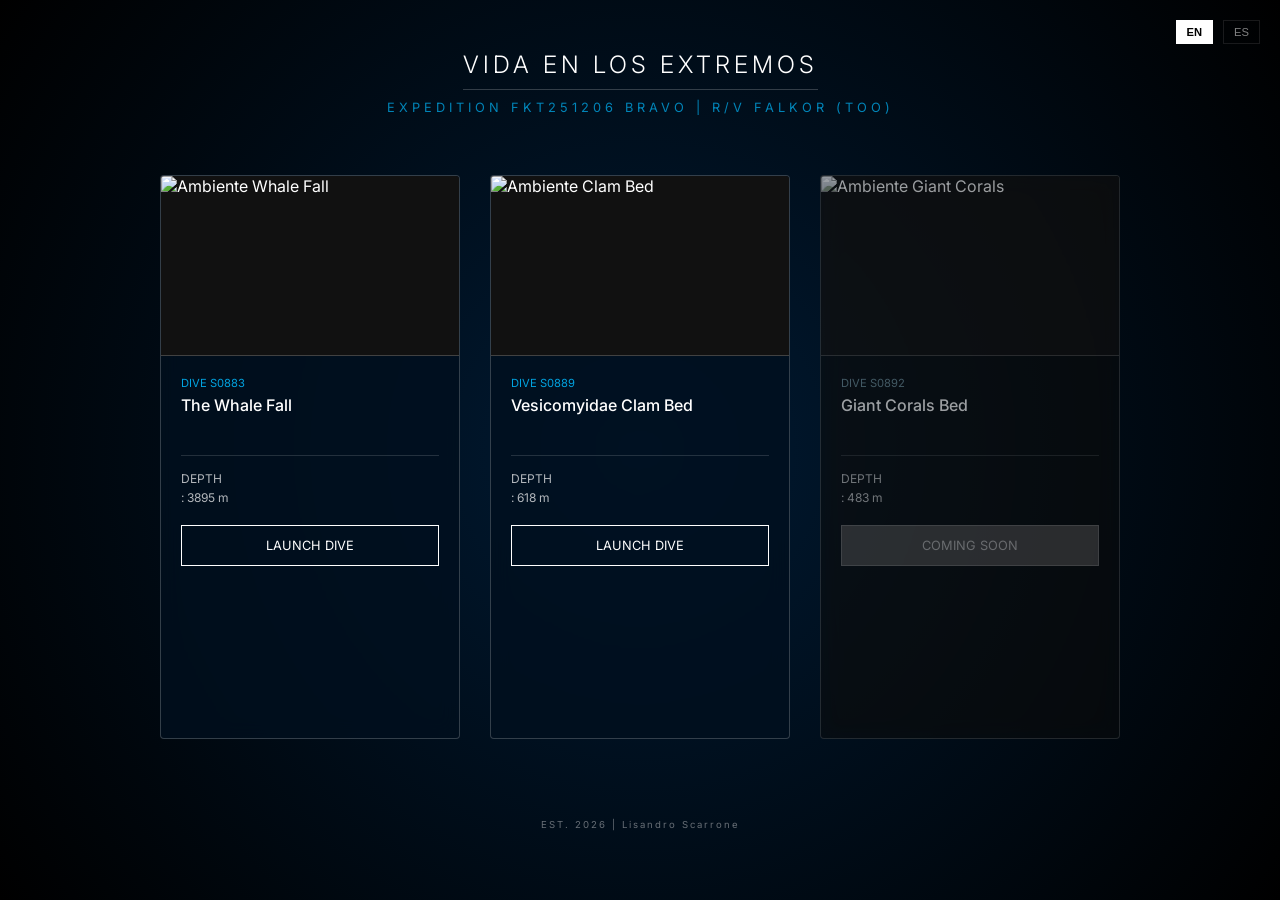
==== index.html @ 4fe1cf10 "chore(audit): comprehensive codebase audit — fix bugs, remove dead code, clean up Bug fixes: - Remov" ====
<!DOCTYPE html>
<html lang="es">

<head>
    <meta charset="utf-8">
    <meta name="viewport" content="width=device-width, initial-scale=1.0">
    <title>VIDA EN LOS EXTREMOS - Mission Control</title>

    <link
        href="https://fonts.googleapis.com/css2?family=Inter:wght@300;400;700&family=JetBrains+Mono:wght@500&display=swap"
        rel="stylesheet">
    <link rel="stylesheet" href="css/variables.css">
    <link rel="stylesheet" href="css/base.css">
    <link rel="stylesheet" href="css/components.css">
    <link rel="stylesheet" href="css/menu-styles.css">
</head>

<body>

    <div class="bg-overlay"></div>

    <div class="lang-selector">
        <button class="lang-btn" data-lang="en" onclick="ROV.localization.setLanguage('en')">EN</button>
        <button class="lang-btn" data-lang="es" onclick="ROV.localization.setLanguage('es')">ES</button>
    </div>

    <header>
        <h1 data-i18n="menu.title">VIDA EN LOS EXTREMOS</h1>
        <div class="expedition-tag" data-i18n="menu.expedition">Expedición FKt251206 Bravo | R/V Falkor (too)</div>
    </header>

    <main class="mission-grid">

        <a href="habitat.html?site=whale_fall" class="mission-card">
            <div class="card-img-container">
                <img src="assets/images/whale_fall.jpg" alt="Ambiente Whale Fall" class="card-img img-env">
                <img src="assets/images/whale_fall_close.jpg" alt="Detalle Whale Fall" class="card-img img-closeup">
            </div>
            <div class="card-body">
                <div class="dive-id"><span data-i18n="menu.dive_id">DIVE</span> S0883</div>
                <div class="dive-title" data-i18n="habitats.whale_fall">The Whale Fall</div>
                <div class="dive-stats"><span style="display:inline"><span data-i18n="menu.depth">PROFUNDIDAD</span>:
                        3895 m</span></div>
                <div class="launch-btn" data-i18n="menu.launch">LAUNCH DIVE</div>
            </div>
        </a>

        <a href="habitat.html?site=clam_bed" class="mission-card">
            <div class="card-img-container">
                <img src="assets/images/clam_bed.jpg" alt="Ambiente Clam Bed" class="card-img img-env">
                <img src="assets/images/clam_bed_close.jpg" alt="Detalle Clam Bed" class="card-img img-closeup">
            </div>
            <div class="card-body">
                <div class="dive-id"><span data-i18n="menu.dive_id">DIVE</span> S0889</div>
                <div class="dive-title" data-i18n="habitats.clam_bed">Vesicomyidae Clam Bed</div>
                <div class="dive-stats"><span style="display:inline"><span data-i18n="menu.depth">PROFUNDIDAD</span>:
                        618 m</span></div>
                <div class="launch-btn" data-i18n="menu.launch">LAUNCH DIVE</div>
            </div>
        </a>

        <div class="mission-card disabled">
            <div class="card-img-container">
                <img src="assets/images/giant_corals.jpg" alt="Ambiente Giant Corals" class="card-img img-env">
                <img src="assets/images/giant_corals_close.jpg" alt="Detalle Giant Corals" class="card-img img-closeup">
            </div>
            <div class="card-body">
                <div class="dive-id"><span data-i18n="menu.dive_id">DIVE</span> S0892</div>
                <div class="dive-title" data-i18n="habitats.giant_corals">Giant Corals Bed</div>
                <div class="dive-stats"><span style="display:inline"><span data-i18n="menu.depth">PROFUNDIDAD</span>:
                        483 m</span></div>
                <div class="launch-btn" data-i18n="menu.coming_soon">COMING SOON</div>
            </div>
        </div>

    </main>

    <footer>
        <p data-i18n="menu.footer">EST. 2026 | Lisandro Scarrone</p>
    </footer>

    <script src="js/systems/localization.js"></script>
    <script>
        // Initialize localization
        document.addEventListener('DOMContentLoaded', () => {
            ROV.localization.init();
        });

        document.querySelectorAll('.mission-card:not(.disabled)').forEach(card => {
            card.addEventListener('touchstart', function () { this.classList.add('is-touching'); }, { passive: true });
            card.addEventListener('touchend', function () { this.classList.remove('is-touching'); }, { passive: true });
            card.addEventListener('touchcancel', function () { this.classList.remove('is-touching'); }, { passive: true });
        });
    </script>

</body>
</html>
---- css/variables.css ----
/* ==========================================================================
   DESIGN TOKENS & VARIABLES
   ========================================================================== */

:root {
    /* Brand Colors */
    --soi-blue: #00a3e0;
    --primary-glow: #00ff00;

    /* Backgrounds & Glassmorphism */
    --bg-dark: #050508;
    --glass-bg: rgba(0, 15, 30, 0.8);
    --glass-bg-dark: rgba(5, 5, 8, 0.98);
    --border-white: rgba(255, 255, 255, 0.2);
    --border-subtle: rgba(255, 255, 255, 0.1);

    /* Text & UI */
    --font-main: 'Inter', -apple-system, BlinkMacSystemFont, 'Segoe UI', Roboto, sans-serif;
    --font-mono: 'JetBrains Mono', 'Courier New', monospace;
    --text-main: #ffffff;
    --ui-white: #ffffff;
    --ui-shadow: rgba(0, 0, 0, 0.8);
    --danger: #ff5555;

    /* Transitions & Misc */
    --transition-speed: 0.3s;
    --blur-strength: 10px;
    --overlay-blur: 25px;
    --color-accent: #00aaff;
}
---- css/base.css ----
/* ==========================================================================
   BASE STYLES & RESETS
   ========================================================================== */

* {
    margin: 0;
    padding: 0;
    box-sizing: border-box;
    -webkit-tap-highlight-color: transparent;
}

body {
    min-height: 100vh;
    background-color: #000;
    color: var(--text-main);
    font-family: var(--font-main);
    overflow-x: hidden;
    overscroll-behavior: none;
}

/* Evita selección de texto accidental y menús por long-press en controles táctiles */
#ui-layer,
#controls-container,
.btn,
.icon-btn,
.tab-btn,
.menu-item,
.menu-close-btn,
.modal-close-btn,
.lang-btn,
#explore-label,
#btn-scan {
    user-select: none;
    -webkit-user-select: none;
    -webkit-touch-callout: none;
}

.btn,
.icon-btn,
.tab-btn,
.menu-item,
.menu-close-btn,
.modal-close-btn,
.lang-btn,
#btn-scan {
    touch-action: manipulation;
}

/* Layout Utilities */
.flex-col {
    display: flex;
    flex-direction: column;
    align-items: center;
    gap: 10px;
    /* Standard vertical spacing between buttons */
}

.flex-row {
    display: flex;
    flex-direction: row;
}

.flex-center {
    display: flex;
    justify-content: center;
    align-items: center;
}

.flex-between {
    display: flex;
    justify-content: space-between;
    align-items: center;
}

/* Scrollbar styling for desktop if needed */
body::-webkit-scrollbar {
    width: 6px;
}

body::-webkit-scrollbar-track {
    background: #000;
}

body::-webkit-scrollbar-thumb {
    background: var(--border-white);
    border-radius: 3px;
}

/* Hidden Utility */
.ui-hidden {
    opacity: 0;
    pointer-events: none;
    transform: scale(0.5);
    transition: all 0.3s ease;
}
---- css/components.css ----
/* ==========================================================================
   SHARED UI COMPONENTS
   ========================================================================== */

/* Buttons & Interactive Elements */
.btn,
.icon-btn,
.tab-btn,
.menu-item,
.launch-btn {
    display: flex;
    justify-content: center;
    align-items: center;
    cursor: pointer;
    transition: all var(--transition-speed) ease;
    pointer-events: auto;
    text-transform: uppercase;
}

.btn,
.icon-btn {
    background: rgba(255, 255, 255, 0.1);
    border: 1.5px solid #fff;
    border-radius: 50%;
    color: #fff;
    backdrop-filter: blur(2px);
}

.icon-btn {
    width: 45px;
    height: 45px;
}

.btn {
    width: clamp(40px, 13vw, 55px);
    height: clamp(40px, 13vw, 55px);
}

.btn:active,
.icon-btn:active {
    background: rgba(255, 255, 255, 0.3);
    transform: scale(0.95);
}

/* Icons within buttons */
.btn svg,
.icon-btn svg,
.menu-item svg {
    width: 24px;
    height: 24px;
    stroke: currentColor;
    fill: none;
    stroke-width: 2;
    stroke-linecap: round;
    stroke-linejoin: round;
}

/* Labels */
.label {
    font-size: 10px;
    opacity: 0.9;
    margin-bottom: 3px;
    color: #fff;
    font-weight: bold;
    text-shadow: 1px 1px 2px #000;
    font-family: var(--font-mono);
    /* Keep technical labels mono */
}

/* Glassmorphism Classes */
.glass-panel {
    background: var(--glass-bg);
    border: 1px solid var(--border-white);
    backdrop-filter: blur(var(--blur-strength));
    -webkit-backdrop-filter: blur(var(--blur-strength));
}

.dark-overlay {
    background: var(--glass-bg-dark);
    backdrop-filter: blur(var(--overlay-blur));
}

/* MODULAR LAYOUT COMPONENTS */

/* D-Pad Pattern */
.d-pad {
    display: grid;
    grid-template-areas:
        ". up ."
        "left down right";
    gap: 10px;
}

.d-pad .up {
    grid-area: up;
}

.d-pad .down {
    grid-area: down;
}

.d-pad .left {
    grid-area: left;
}

.d-pad .right {
    grid-area: right;
}

/* Telemetry Grid Pattern */
.telemetry-grid {
    display: flex;
    flex-direction: column;
    gap: 5px;
    font-family: var(--font-mono);
}

.telemetry-row {
    display: flex;
    justify-content: flex-start;
    gap: 15px;
}

.telemetry-label {
    width: 100px;
    opacity: 0.7;
}

.telemetry-value {
    font-weight: bold;
}

/* Language Toggle */
.lang-selector {
    display: flex;
    gap: 10px;
    z-index: 10;
}

.lang-btn {
    background: transparent;
    border: 1px solid var(--border-white);
    color: #fff;
    padding: 5px 10px;
    font-size: 0.7rem;
    cursor: pointer;
    transition: all 0.2s ease;
    opacity: 0.5;
}

.lang-btn:hover {
    opacity: 1;
    border-color: #fff;
}

.lang-btn.active {
    opacity: 1;
    background: #fff;
    color: #000;
    font-weight: bold;
}

/* Toggle Switch */
.toggle-switch {
    position: relative;
    display: inline-block;
    width: 40px;
    /* Increased slightly for hit area */
    height: 20px;
    flex-shrink: 0;
    /* CRITICAL: Prevent squashing */
}

.toggle-switch input {
    opacity: 0;
    width: 0;
    height: 0;
}

.slider {
    position: absolute;
    cursor: pointer;
    top: 0;
    left: 0;
    right: 0;
    bottom: 0;
    background-color: rgba(255, 255, 255, 0.2);
    border: 1px solid rgba(255, 255, 255, 0.4);
    transition: .4s;
    border-radius: 20px;
}

.slider:before {
    position: absolute;
    content: "";
    height: 14px;
    width: 14px;
    left: 3px;
    bottom: 2px;
    background-color: white;
    transition: .4s;
    border-radius: 50%;
    box-shadow: 0 2px 4px rgba(0, 0, 0, 0.5);
}

input:checked+.slider {
    background-color: #00ff88;
    /* Mission Green for active state */
    border-color: #00ff88;
}

input:checked+.slider:before {
    transform: translateX(20px);
}
---- css/menu-styles.css ----
/* ==========================================================================
   MISSION MENU SPECIFIC STYLES
   ========================================================================== */

body {
    display: flex;
    flex-direction: column;
    align-items: center;
    padding-bottom: 50px;
    background: radial-gradient(circle at center, #001a33 0%, #000000 100%);
    overflow-y: auto;
}

.bg-overlay {
    position: fixed;
    inset: 0;
    z-index: -1;
    background: url('https://schmidtocean.org/wp-content/themes/soi/assets/images/header-bg.jpg') center/cover no-repeat;
    opacity: 0.15;
}

/* ==========================================================================
   HEADER SECTION
   ========================================================================== */
header {
    margin-top: 50px;
    padding: 0 20px;
    text-align: center;
    text-transform: uppercase;
    letter-spacing: 4px;
}

h1 {
    display: inline-block;
    padding-bottom: 10px;
    border-bottom: 1px solid var(--border-white);
    font-size: 1.5rem;
    font-weight: 300;
}

.expedition-tag {
    margin-top: 10px;
    font-size: 0.8rem;
    color: var(--soi-blue);
    opacity: 0.8;
}

/* ==========================================================================
   LANGUAGE TOGGLE
   ========================================================================== */
.lang-selector {
    position: absolute;
    top: 20px;
    right: 20px;
}

/* ==========================================================================
   MISSION GRID LAYOUT
   ========================================================================== */
.mission-grid {
    flex: 1;
    /* Permite que el grid crezca y empuje al footer */
    display: flex;
    flex-wrap: wrap;
    justify-content: center;
    gap: 30px;
    max-width: 1200px;
    margin-top: 60px;
    padding: 0 20px;
}

/* ==========================================================================
   MISSION CARDS
   ========================================================================== */
.mission-card {
    width: 300px;
    text-decoration: none;
    color: inherit;
    background: var(--glass-bg);
    border: 1px solid var(--border-white);
    border-radius: 4px;
    overflow: hidden;
    backdrop-filter: blur(10px);
    -webkit-backdrop-filter: blur(10px);
    transition: all var(--transition-speed) cubic-bezier(0.4, 0, 0.2, 1);
    user-select: none;
}

/* Card Interaction States */
.mission-card:hover,
.mission-card.is-touching {
    transform: translateY(-10px);
    border-color: #fff;
    box-shadow: 0 10px 30px rgba(0, 163, 224, 0.2);
}

.mission-card.disabled {
    cursor: not-allowed;
    opacity: 0.6;
    pointer-events: none;
    filter: grayscale(0.8);
}

.mission-card.disabled .launch-btn {
    background: #444;
    border-color: #666;
    color: #aaa;
}

/* Images Container */
.card-img-container {
    position: relative;
    width: 100%;
    height: 180px;
    background-color: #111;
    border-bottom: 1px solid var(--border-white);
    overflow: hidden;
}

.card-img {
    position: absolute;
    inset: 0;
    width: 100%;
    height: 100%;
    object-fit: cover;
    transition: opacity 0.5s ease-in-out;
}

.img-env {
    z-index: 1;
}

.img-closeup {
    z-index: 2;
    opacity: 0;
}

.mission-card:hover .img-closeup,
.mission-card.is-touching .img-closeup {
    opacity: 1;
}

/* Card Content */
.card-body {
    padding: 20px;
}

.dive-id {
    margin-bottom: 5px;
    font-size: 0.7rem;
    color: var(--soi-blue);
}

.dive-title {
    height: 45px;
    margin-bottom: 15px;
    font-size: 1rem;
    font-weight: 500;
}

.dive-stats {
    padding-top: 15px;
    border-top: 1px solid var(--border-white);
    font-size: 0.75rem;
    opacity: 0.7;
}

.dive-stats span {
    display: block;
    margin-bottom: 4px;
}

/* Launch Button Style */
.launch-btn {
    display: block;
    width: 100%;
    margin-top: 20px;
    padding: 12px;
    border: 1px solid #fff;
    background: transparent;
    color: #fff;
    text-align: center;
    font-size: 0.8rem;
    transition: all 0.2s ease;
}

.launch-btn.upcoming {
    border-color: var(--border-white);
    opacity: 0.6;
}

.mission-card:not(.disabled):hover .launch-btn,
.mission-card:not(.disabled).is-touching .launch-btn {
    background: #fff;
    color: #000;
    font-weight: bold;
}

/* ==========================================================================
   FOOTER
   ========================================================================== */
footer {
    margin-top: 60px;
    padding: 20px;
    text-align: center;
    font-size: 0.6rem;
    letter-spacing: 2px;
    opacity: 0.4;
}

/* ==========================================================================
   RESPONSIVE DESIGN (MEDIA QUERIES)
   ========================================================================== */
@media (max-width: 768px) {
    header {
        margin-top: 30px;
    }

    h1 {
        font-size: 1.2rem;
    }

    .mission-grid {
        margin-top: 40px;
        gap: 20px;
    }

    .mission-card {
        width: 100%;
        max-width: 340px;
    }
}
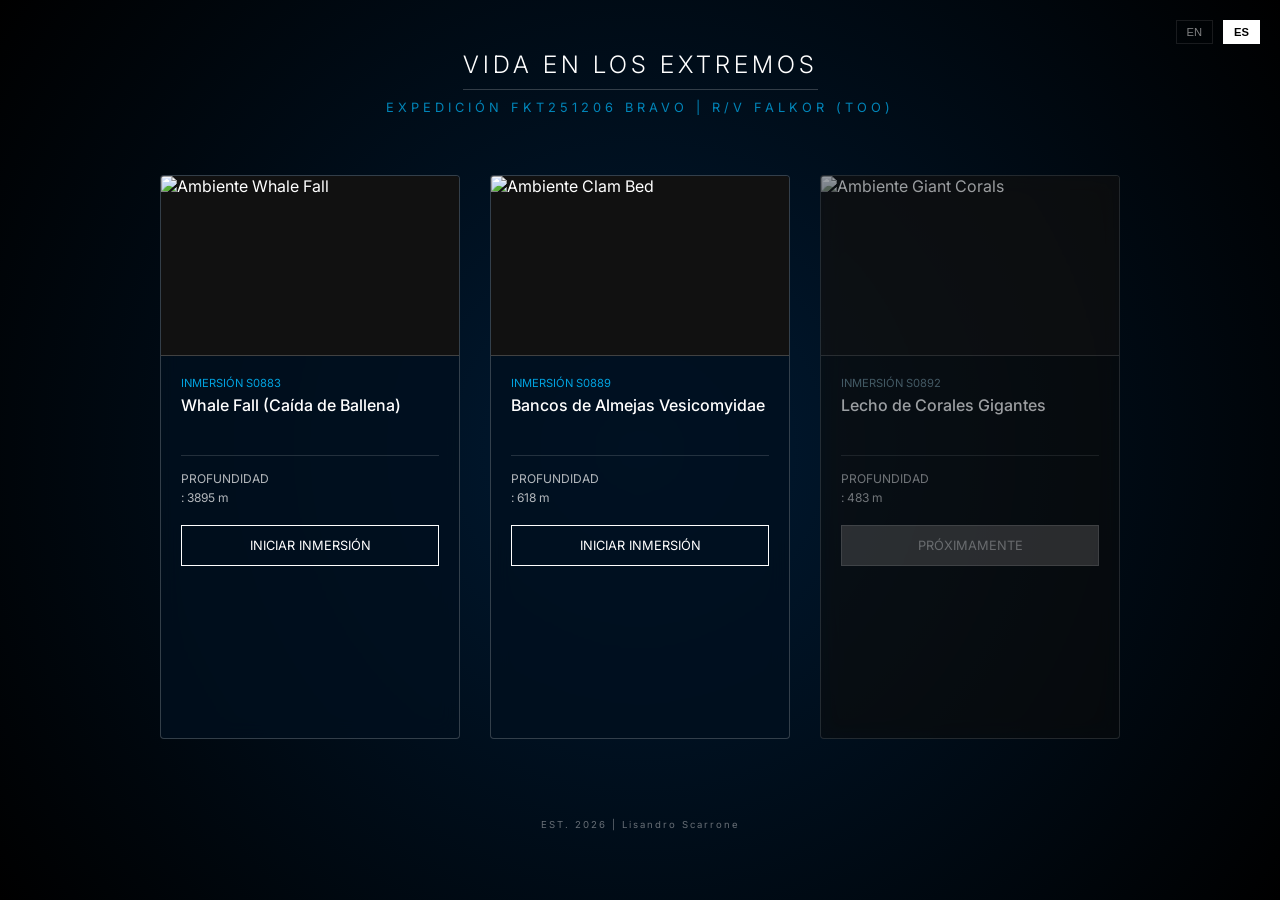
==== commit 39c704f3: "fix(menu): remove duplicated closing tags in index.html" ====
--- a/index.html
+++ b/index.html
@@ -13,6 +13,21 @@
     <link rel="stylesheet" href="css/base.css">
     <link rel="stylesheet" href="css/components.css">
     <link rel="stylesheet" href="css/menu-styles.css">
+    <style>
+        /* Estilo rápido para tarjetas deshabilitadas */
+        .mission-card.disabled {
+            opacity: 0.6;
+            pointer-events: none;
+            /* No clickeable */
+            filter: grayscale(0.8);
+        }
+
+        .mission-card.disabled .launch-btn {
+            background: #444;
+            border-color: #666;
+            color: #aaa;
+        }
+    </style>
 </head>
 
 <body>
@@ -94,4 +109,5 @@
     </script>
 
 </body>
+
 </html>
--- a/css/base.css
+++ b/css/base.css
@@ -46,32 +46,6 @@
     touch-action: manipulation;
 }
 
-/* Layout Utilities */
-.flex-col {
-    display: flex;
-    flex-direction: column;
-    align-items: center;
-    gap: 10px;
-    /* Standard vertical spacing between buttons */
-}
-
-.flex-row {
-    display: flex;
-    flex-direction: row;
-}
-
-.flex-center {
-    display: flex;
-    justify-content: center;
-    align-items: center;
-}
-
-.flex-between {
-    display: flex;
-    justify-content: space-between;
-    align-items: center;
-}
-
 /* Scrollbar styling for desktop if needed */
 body::-webkit-scrollbar {
     width: 6px;
--- a/css/components.css
+++ b/css/components.css
@@ -42,19 +42,6 @@
     transform: scale(0.95);
 }
 
-/* Icons within buttons */
-.btn svg,
-.icon-btn svg,
-.menu-item svg {
-    width: 24px;
-    height: 24px;
-    stroke: currentColor;
-    fill: none;
-    stroke-width: 2;
-    stroke-linecap: round;
-    stroke-linejoin: round;
-}
-
 /* Labels */
 .label {
     font-size: 10px;
@@ -68,17 +55,6 @@
 }
 
 /* Glassmorphism Classes */
-.glass-panel {
-    background: var(--glass-bg);
-    border: 1px solid var(--border-white);
-    backdrop-filter: blur(var(--blur-strength));
-    -webkit-backdrop-filter: blur(var(--blur-strength));
-}
-
-.dark-overlay {
-    background: var(--glass-bg-dark);
-    backdrop-filter: blur(var(--overlay-blur));
-}
 
 /* MODULAR LAYOUT COMPONENTS */
 
--- a/css/menu-styles.css
+++ b/css/menu-styles.css
@@ -184,11 +184,6 @@
     transition: all 0.2s ease;
 }
 
-.launch-btn.upcoming {
-    border-color: var(--border-white);
-    opacity: 0.6;
-}
-
 .mission-card:not(.disabled):hover .launch-btn,
 .mission-card:not(.disabled).is-touching .launch-btn {
     background: #fff;
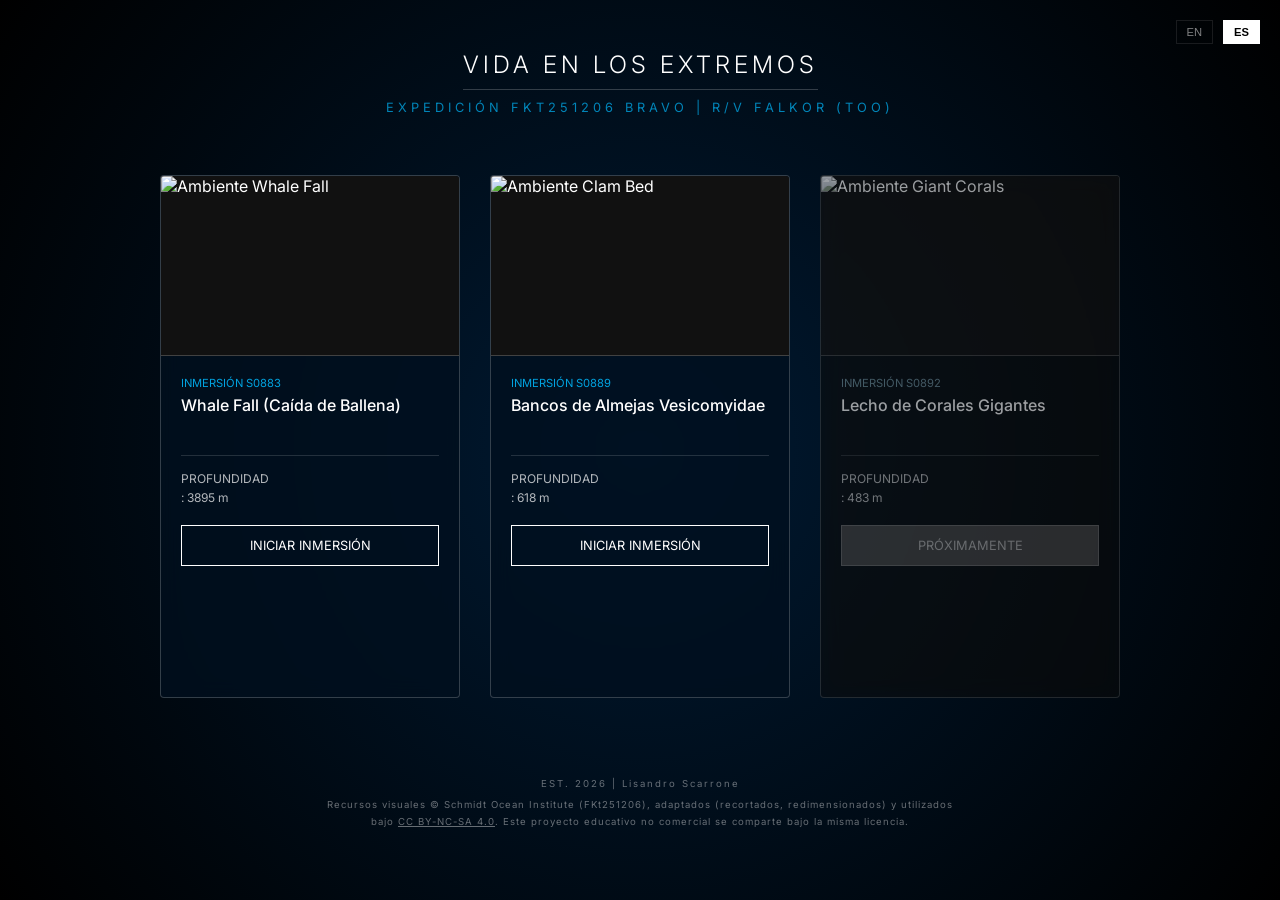
==== commit f202f5f4: "feat(credits): add SOI photo byline and CC BY-NC-SA license notice" ====
--- a/index.html
+++ b/index.html
@@ -92,6 +92,10 @@
 
     <footer>
         <p data-i18n="menu.footer">EST. 2026 | Lisandro Scarrone</p>
+        <p class="credits">
+            <span data-i18n="credits.assets">Visual assets © Schmidt Ocean Institute (FKt251206), adapted (cropped, resized) and used under</span>
+            <a href="https://creativecommons.org/licenses/by-nc-sa/4.0/" target="_blank" rel="license noopener noreferrer">CC BY-NC-SA 4.0</a><span data-i18n="credits.sharealike">. This non-commercial educational project is shared under the same license.</span>
+        </p>
     </footer>
 
     <script src="js/systems/localization.js"></script>
--- a/css/menu-styles.css
+++ b/css/menu-styles.css
@@ -96,15 +96,7 @@
 
 .mission-card.disabled {
     cursor: not-allowed;
-    opacity: 0.6;
-    pointer-events: none;
-    filter: grayscale(0.8);
-}
-
-.mission-card.disabled .launch-btn {
-    background: #444;
-    border-color: #666;
-    color: #aaa;
+    opacity: 0.8;
 }
 
 /* Images Container */
@@ -184,6 +176,11 @@
     transition: all 0.2s ease;
 }
 
+.launch-btn.upcoming {
+    border-color: var(--border-white);
+    opacity: 0.6;
+}
+
 .mission-card:not(.disabled):hover .launch-btn,
 .mission-card:not(.disabled).is-touching .launch-btn {
     background: #fff;
@@ -203,6 +200,18 @@
     opacity: 0.4;
 }
 
+footer .credits {
+    margin: 8px auto 0;
+    max-width: 640px;
+    line-height: 1.7;
+    letter-spacing: 1px;
+}
+
+footer .credits a {
+    color: inherit;
+    text-decoration: underline;
+}
+
 /* ==========================================================================
    RESPONSIVE DESIGN (MEDIA QUERIES)
    ========================================================================== */
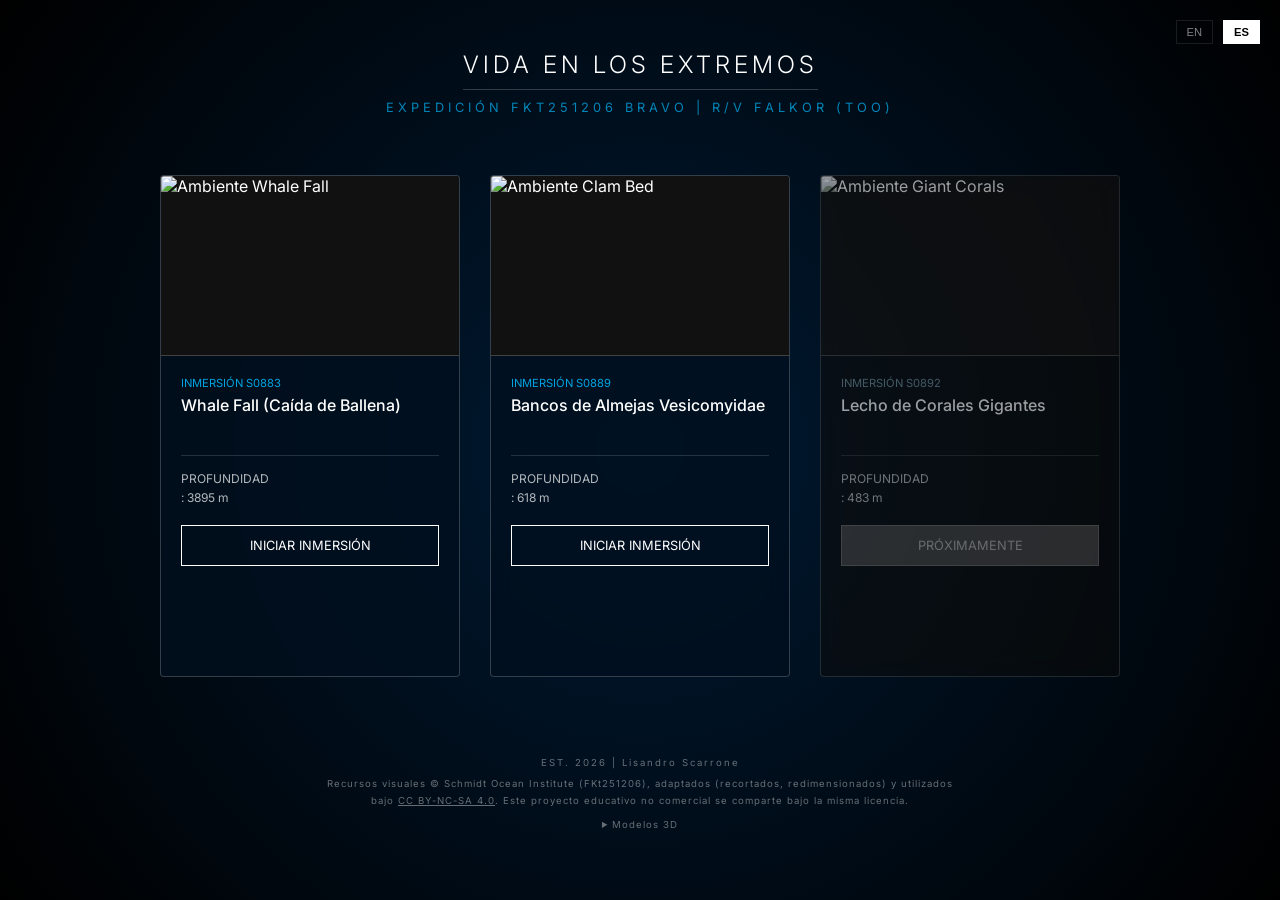
==== commit 92eb2b4c: "feat(credits): add CC BY-NC-SA notice to galleries and model credits" ====
--- a/index.html
+++ b/index.html
@@ -96,6 +96,14 @@
             <span data-i18n="credits.assets">Visual assets © Schmidt Ocean Institute (FKt251206), adapted (cropped, resized) and used under</span>
             <a href="https://creativecommons.org/licenses/by-nc-sa/4.0/" target="_blank" rel="license noopener noreferrer">CC BY-NC-SA 4.0</a><span data-i18n="credits.sharealike">. This non-commercial educational project is shared under the same license.</span>
         </p>
+        <details class="credits-models">
+            <summary data-i18n="credits.models_title">3D models</summary>
+            <ul>
+                <li>“-WF-” by <a href="https://sketchfab.com/DeepSeaBEE" target="_blank" rel="noopener noreferrer">DeepSeaBEE</a> (<a href="https://sketchfab.com/3d-models/wf-2639e4d3e6a14db1ba6fbe65c2f92481" target="_blank" rel="noopener noreferrer">Sketchfab</a>) — CC BY 4.0</li>
+                <li>“FKt Clam Bed - Partial Survey Render” by <a href="https://sketchfab.com/DeepSeaBEE" target="_blank" rel="noopener noreferrer">DeepSeaBEE</a> (<a href="https://sketchfab.com/3d-models/fkt-clam-bed-partial-survey-render-d55a372d074a45b99c03e46d7c70aae5" target="_blank" rel="noopener noreferrer">Sketchfab</a>) — CC BY 4.0</li>
+                <li>“(Sonic adventure 2) chao garden” by <a href="https://sketchfab.com/edieleneal22" target="_blank" rel="noopener noreferrer">Sonicvoir</a> (<a href="https://sketchfab.com/3d-models/sonic-adventure-2-chao-garden-095be95856d1424dba970288ca5412cb" target="_blank" rel="noopener noreferrer">Sketchfab</a>) — CC BY 4.0</li>
+            </ul>
+        </details>
     </footer>
 
     <script src="js/systems/localization.js"></script>
--- a/css/menu-styles.css
+++ b/css/menu-styles.css
@@ -212,6 +212,30 @@
     text-decoration: underline;
 }
 
+footer .credits-models {
+    margin: 10px auto 0;
+    max-width: 640px;
+}
+
+footer .credits-models summary {
+    cursor: pointer;
+    text-align: center;
+    letter-spacing: 1px;
+}
+
+footer .credits-models ul {
+    margin: 8px 0 0;
+    padding-left: 18px;
+    text-align: left;
+    line-height: 1.7;
+    letter-spacing: 0.5px;
+}
+
+footer .credits-models a {
+    color: inherit;
+    text-decoration: underline;
+}
+
 /* ==========================================================================
    RESPONSIVE DESIGN (MEDIA QUERIES)
    ========================================================================== */
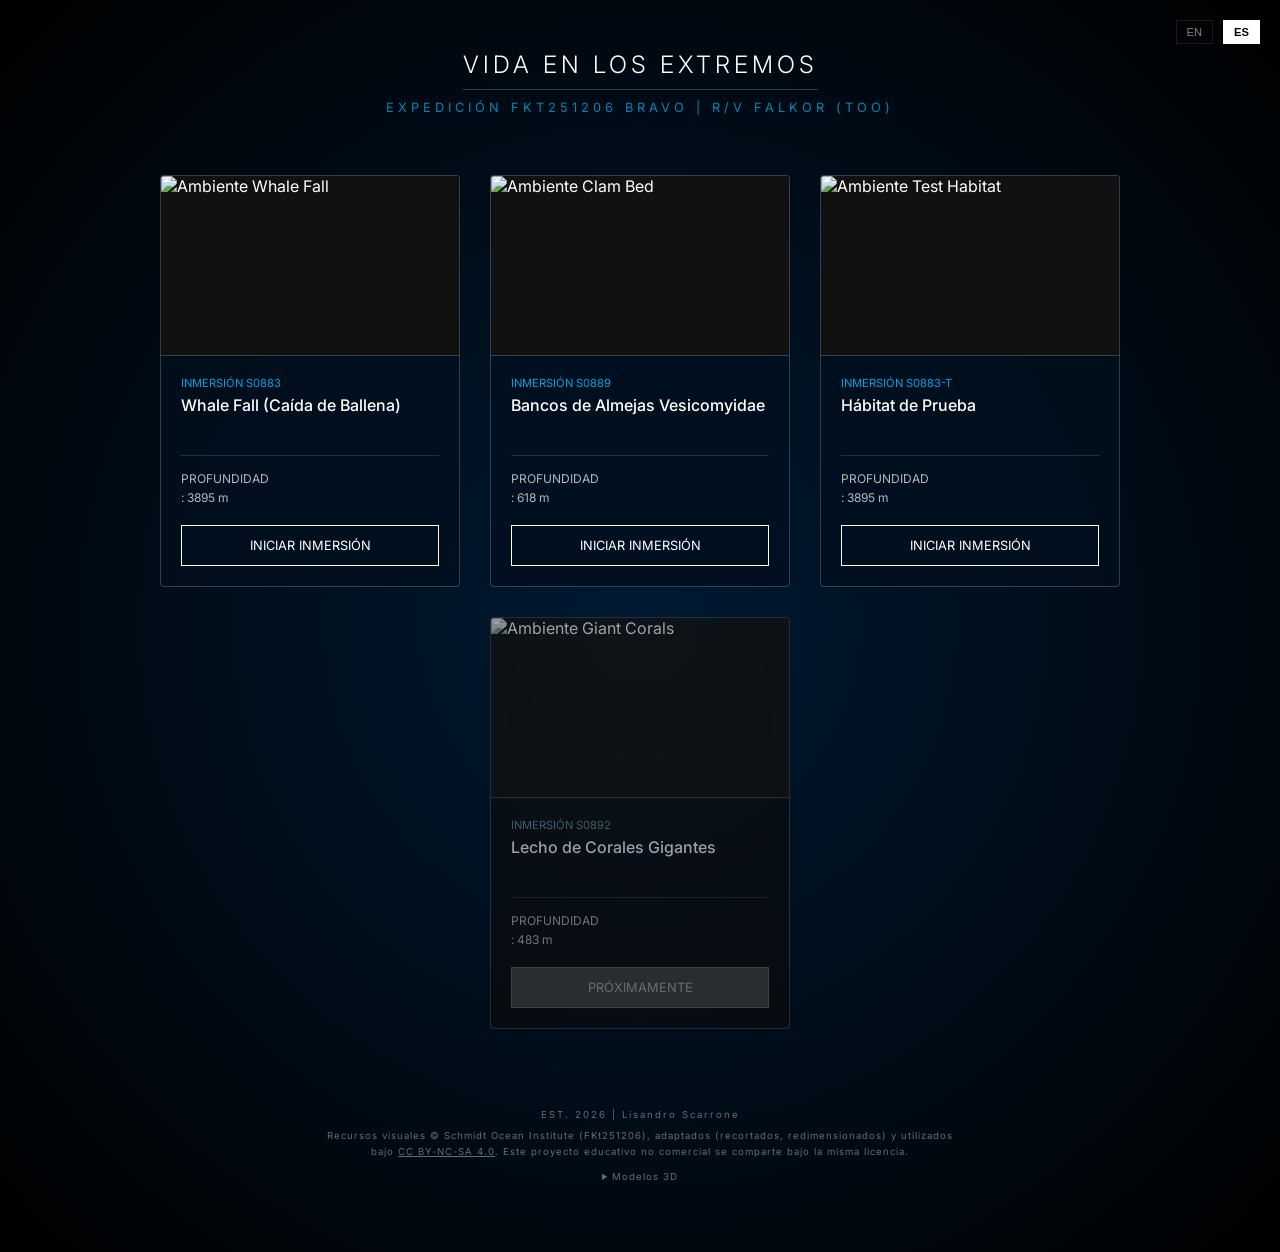
==== commit d2c02970: "feat(test-habitat): add model_test site with GLB/OBJ switcher 4th habitat card (site=model_test): UI" ====
--- a/index.html
+++ b/index.html
@@ -74,6 +74,20 @@
             </div>
         </a>
 
+        <a href="habitat.html?site=model_test" class="mission-card">
+            <div class="card-img-container">
+                <img src="assets/images/whale_fall.jpg" alt="Ambiente Test Habitat" class="card-img img-env">
+                <img src="assets/images/whale_fall_close.jpg" alt="Detalle Test Habitat" class="card-img img-closeup">
+            </div>
+            <div class="card-body">
+                <div class="dive-id"><span data-i18n="menu.dive_id">DIVE</span> S0883-T</div>
+                <div class="dive-title" data-i18n="habitats.model_test">Test Habitat</div>
+                <div class="dive-stats"><span style="display:inline"><span data-i18n="menu.depth">PROFUNDIDAD</span>:
+                        3895 m</span></div>
+                <div class="launch-btn" data-i18n="menu.launch">LAUNCH DIVE</div>
+            </div>
+        </a>
+
         <div class="mission-card disabled">
             <div class="card-img-container">
                 <img src="assets/images/giant_corals.jpg" alt="Ambiente Giant Corals" class="card-img img-env">
--- a/css/components.css
+++ b/css/components.css
@@ -42,6 +42,19 @@
     transform: scale(0.95);
 }
 
+/* Icons within buttons */
+.btn svg,
+.icon-btn svg,
+.menu-item svg {
+    width: 24px;
+    height: 24px;
+    stroke: currentColor;
+    fill: none;
+    stroke-width: 2;
+    stroke-linecap: round;
+    stroke-linejoin: round;
+}
+
 /* Labels */
 .label {
     font-size: 10px;
@@ -55,6 +68,17 @@
 }
 
 /* Glassmorphism Classes */
+.glass-panel {
+    background: var(--glass-bg);
+    border: 1px solid var(--border-white);
+    backdrop-filter: blur(var(--blur-strength));
+    -webkit-backdrop-filter: blur(var(--blur-strength));
+}
+
+.dark-overlay {
+    background: var(--glass-bg-dark);
+    backdrop-filter: blur(var(--overlay-blur));
+}
 
 /* MODULAR LAYOUT COMPONENTS */
 
@@ -127,6 +151,27 @@
 .lang-btn:hover {
     opacity: 1;
     border-color: #fff;
+}
+
+/* Test-habitat model selector (ESC menu, site=model_test only) */
+.model-selector {
+    display: flex;
+    z-index: 10;
+}
+
+.model-select {
+    width: 100%;
+    background: rgba(0, 0, 0, 0.5);
+    border: 1px solid var(--border-white);
+    color: #fff;
+    padding: 6px 8px;
+    font-size: 0.7rem;
+    cursor: pointer;
+}
+
+.model-select option {
+    background: #001529;
+    color: #fff;
 }
 
 .lang-btn.active {
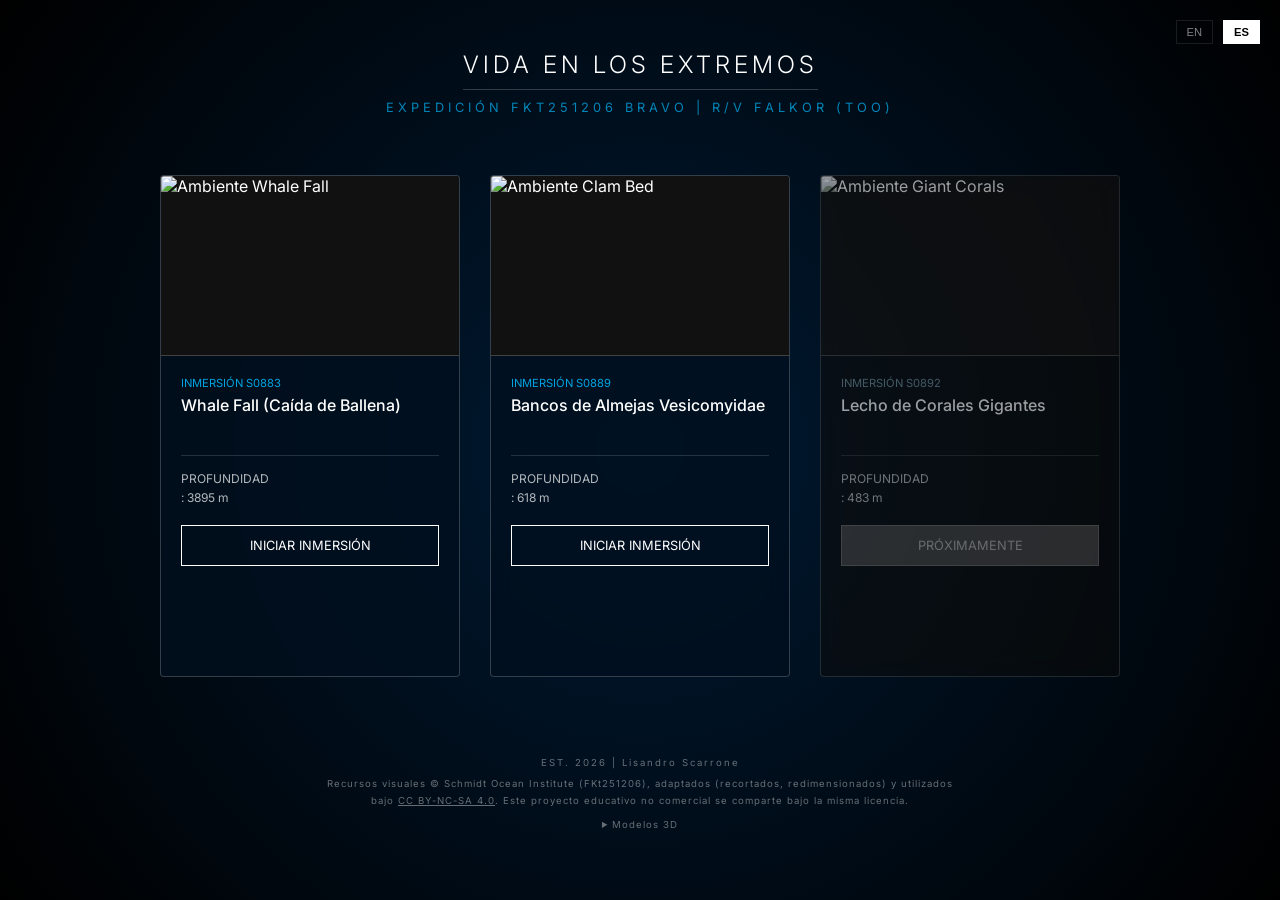
==== commit 1afaa7be: "feat(menu): hide test habitat behind 5-tap invisible corner button" ====
--- a/index.html
+++ b/index.html
@@ -26,6 +26,21 @@
             background: #444;
             border-color: #666;
             color: #aaa;
+        }
+
+        /* Botón invisible (easter egg): 5 toques rápidos revelan el hábitat de pruebas */
+        #test-habitat-unlock {
+            position: fixed;
+            right: 0;
+            bottom: 0;
+            width: 64px;
+            height: 64px;
+            padding: 0;
+            border: 0;
+            background: transparent;
+            opacity: 0;
+            cursor: default;
+            z-index: 9999;
         }
     </style>
 </head>
@@ -74,7 +89,7 @@
             </div>
         </a>
 
-        <a href="habitat.html?site=model_test" class="mission-card">
+        <a href="habitat.html?site=model_test" class="mission-card" id="test-habitat-card" style="display: none;">
             <div class="card-img-container">
                 <img src="assets/images/whale_fall.jpg" alt="Ambiente Test Habitat" class="card-img img-env">
                 <img src="assets/images/whale_fall_close.jpg" alt="Detalle Test Habitat" class="card-img img-closeup">
@@ -120,12 +135,34 @@
         </details>
     </footer>
 
+    <!-- Desbloqueo oculto del hábitat de pruebas: 5 toques rápidos en esta zona invisible -->
+    <button id="test-habitat-unlock" type="button" tabindex="-1" aria-hidden="true"></button>
+
     <script src="js/systems/localization.js"></script>
     <script>
         // Initialize localization
         document.addEventListener('DOMContentLoaded', () => {
             ROV.localization.init();
         });
+
+        // Easter egg: 5 toques rápidos en la esquina invisible revelan el hábitat de pruebas.
+        (function () {
+            var REQUIRED_TAPS = 5;
+            var WINDOW_MS = 2000;
+            var taps = [];
+            var btn = document.getElementById('test-habitat-unlock');
+            var card = document.getElementById('test-habitat-card');
+            if (!btn || !card) return;
+            btn.addEventListener('click', function () {
+                var now = Date.now();
+                taps.push(now);
+                if (taps.length > REQUIRED_TAPS) taps.shift();
+                if (taps.length === REQUIRED_TAPS && (taps[REQUIRED_TAPS - 1] - taps[0]) <= WINDOW_MS) {
+                    card.style.display = '';
+                    taps = [];
+                }
+            });
+        })();
 
         document.querySelectorAll('.mission-card:not(.disabled)').forEach(card => {
             card.addEventListener('touchstart', function () { this.classList.add('is-touching'); }, { passive: true });
